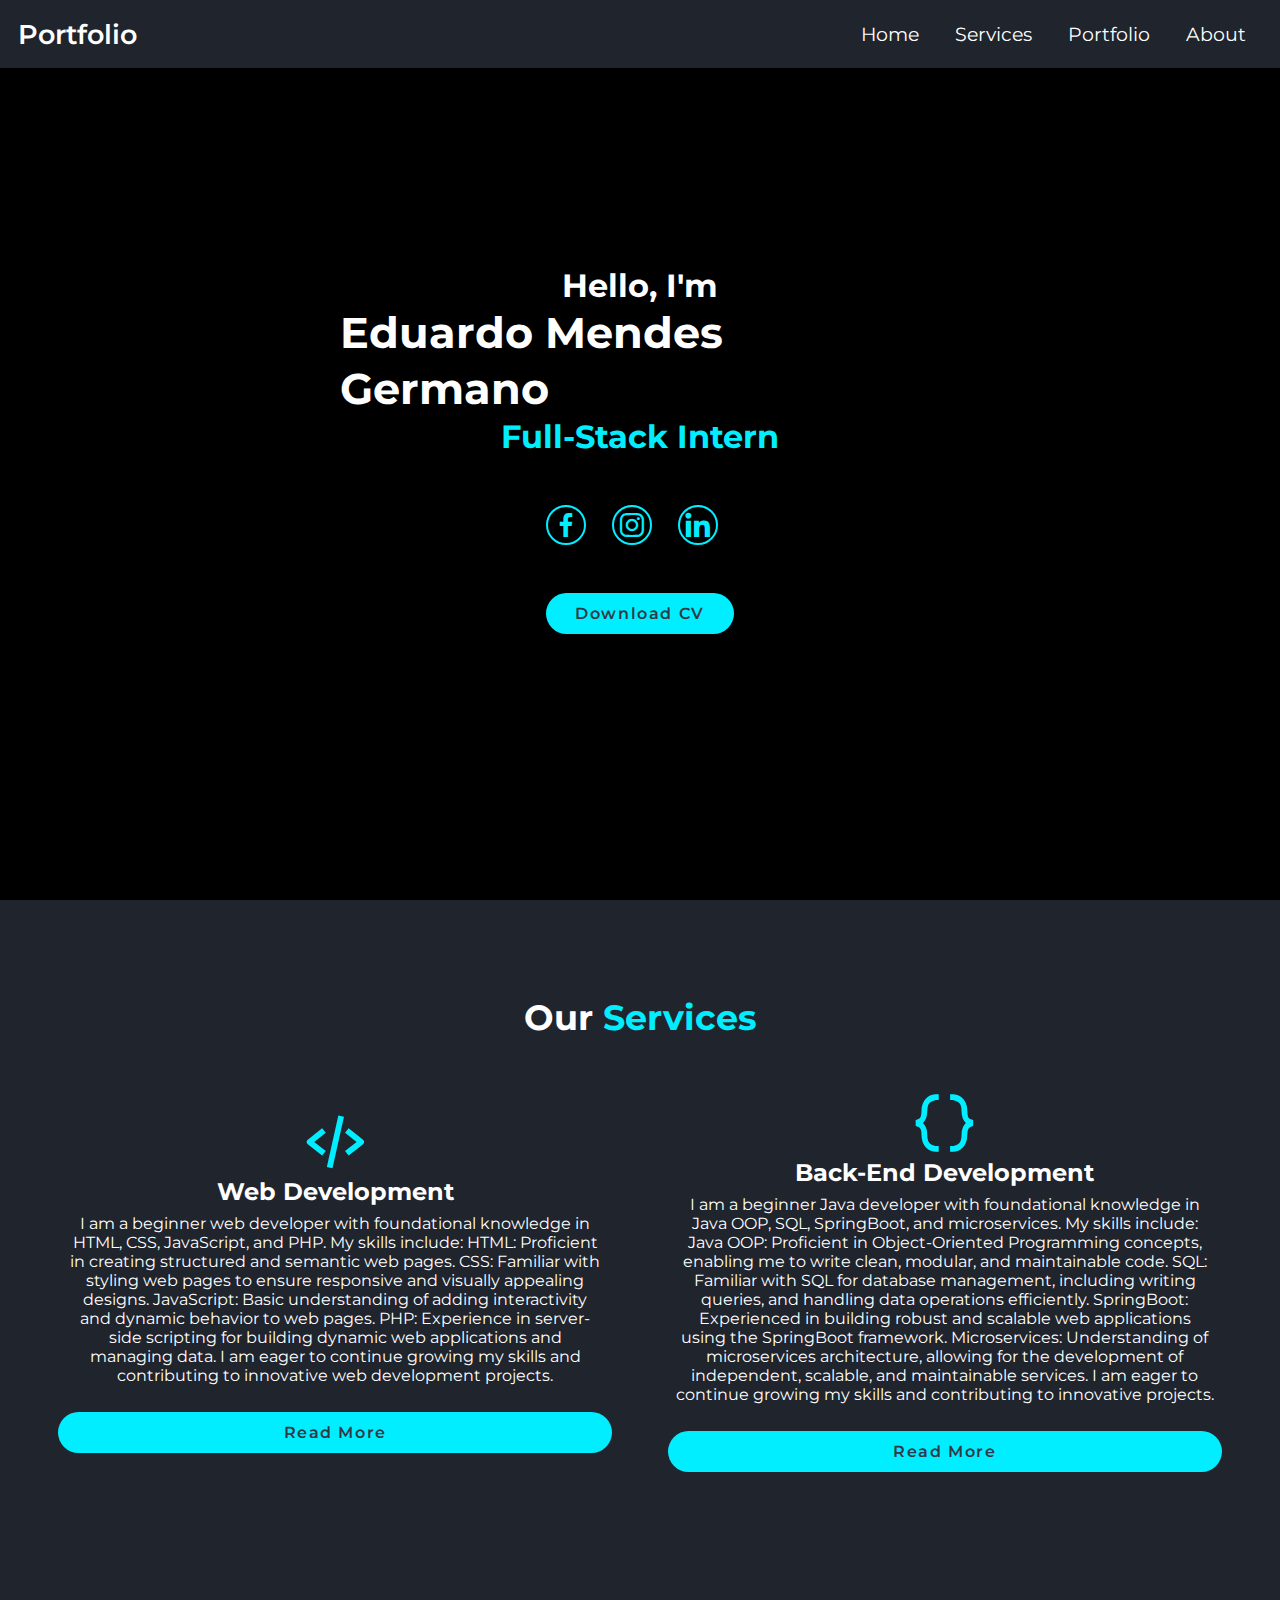
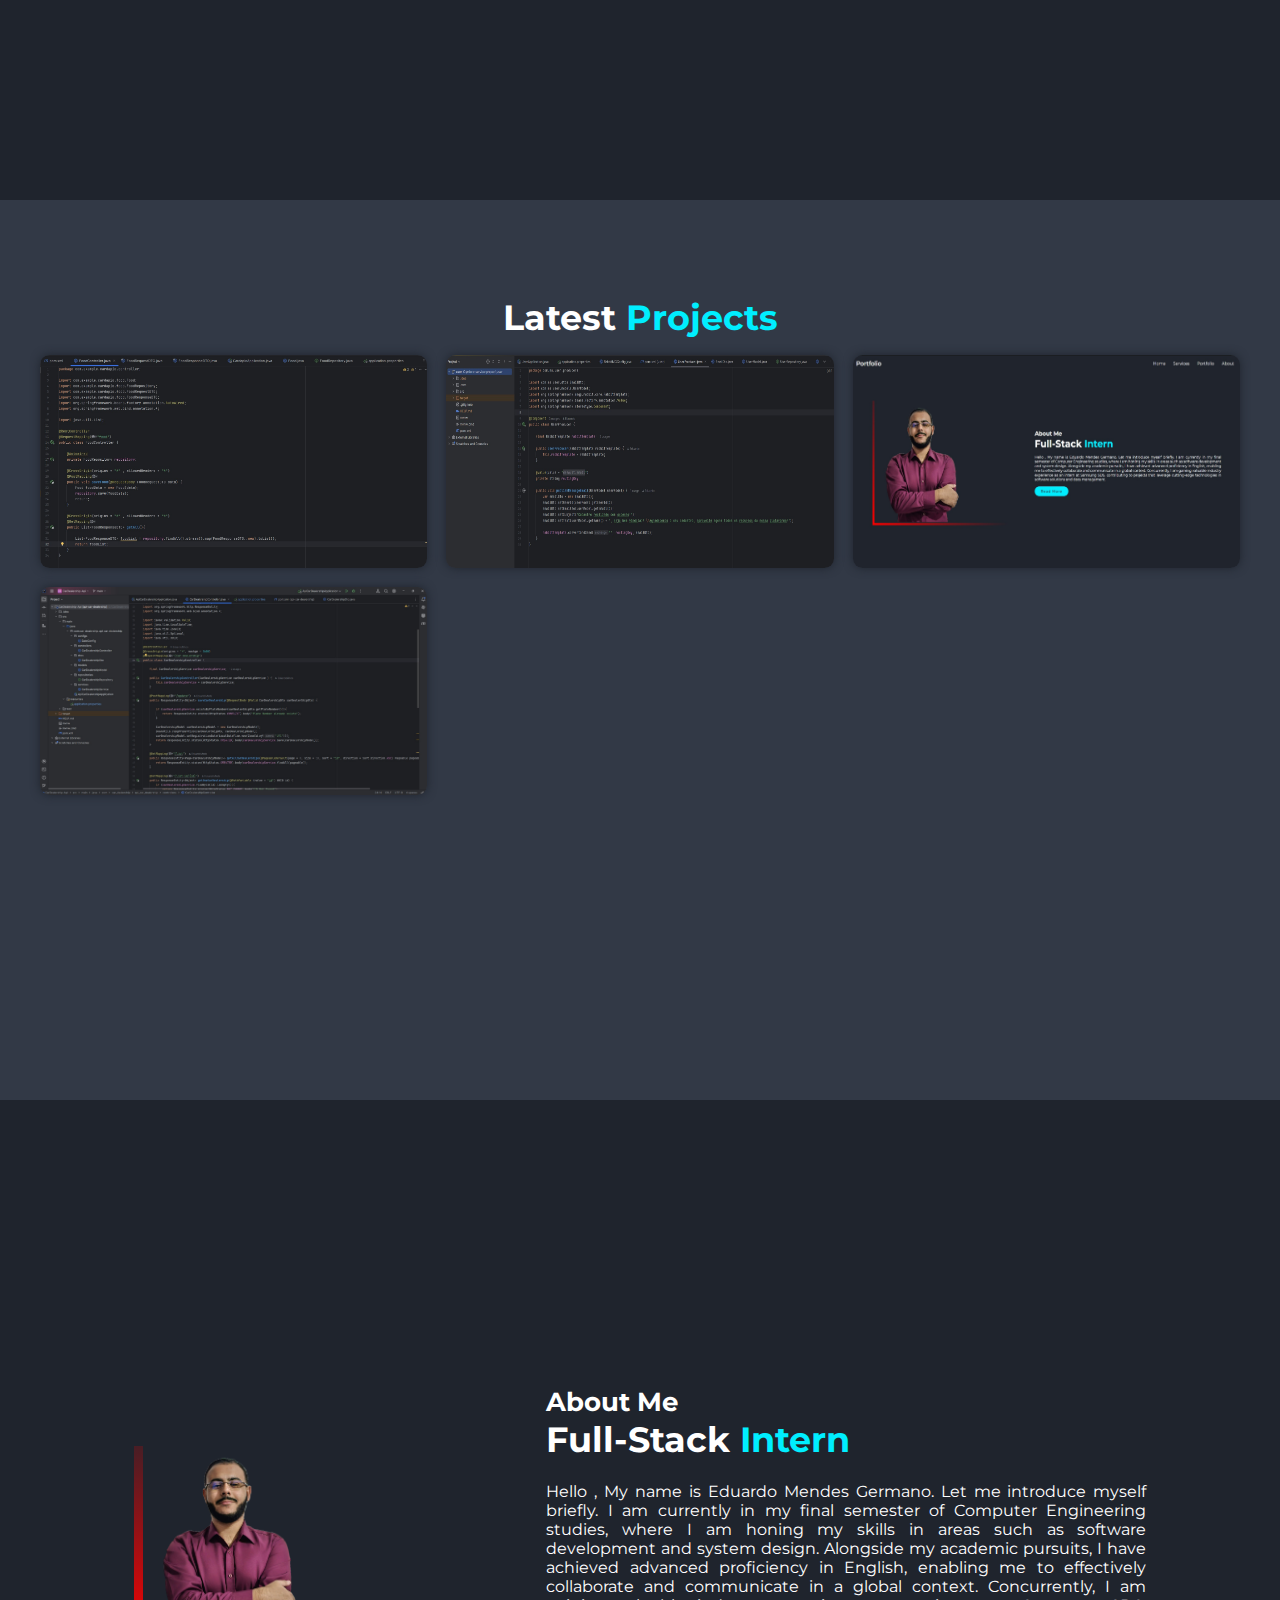
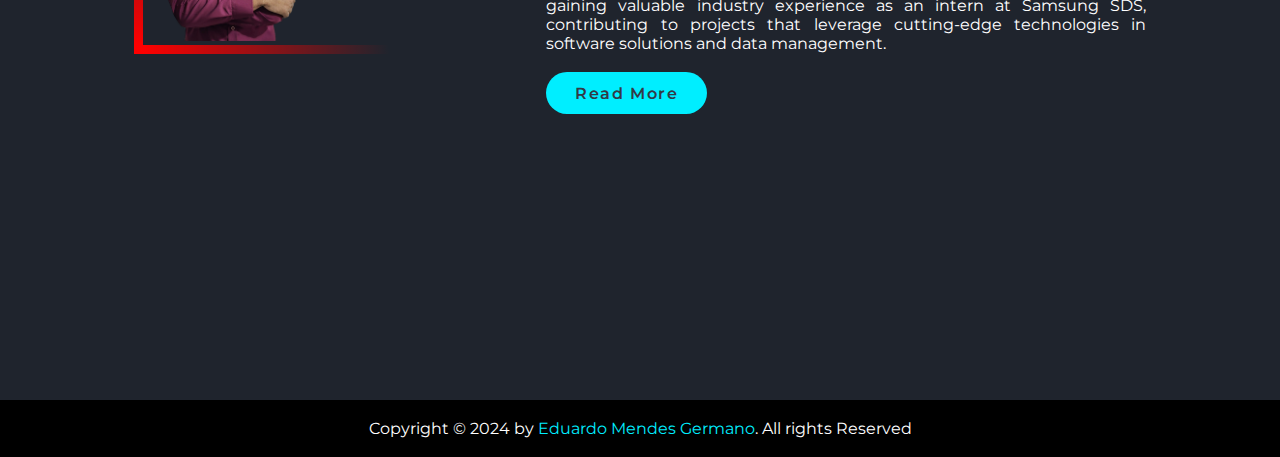
==== index.html @ da6b194a "Add files via upload" ====
<!DOCTYPE html>
<html lang="en">
<head>
    <meta charset="UTF-8">
    <meta name="viewport" content="width=device-width, initial-scale=1.0">
    <title>Document</title>
    <link rel="shortcut icon" href="#" type="image/x-icon">
    <!-- Boc icons -->
    <link href='https://unpkg.com/boxicons@2.1.4/css/boxicons.min.css' rel='stylesheet'>
    <link href='https://unpkg.com/boxicons@2.1.4/css/boxicons.min.css' rel='stylesheet'>
    <link href='https://unpkg.com/boxicons@2.1.4/css/boxicons.min.css' rel='stylesheet'>
    <!-- Custom CSS -->
     <link rel="stylesheet" href="css/style.css">
     <script src="js/script.js"></script>
</head>
<body>
    <header>
        <a href="#" class="logo">Portfolio</a>

        <div class="nav">
            <a href="#home">Home</a>
            <a href="#services">Services</a> 
            <a href="#portfolio">Portfolio</a>
            <a href="#about">About</a>
        </div>

        <div class="nav-responsive">
            <a href="#home">Home</a>
            <a href="#services">Services</a> 
            <a href="#portfolio">Portfolio</a>
            <a href="#about">About</a>
        </div>


        <div class="menu-hamburguer">
            <div class="bar1"></div>
            <div class="bar2"></div>
            <div class="bar3"></div>
        </div>

    </header>

    <!-- home section -->
     <section class="home" id="home">
        <div class="home-content">
            <h3>Hello, I'm</h3>
            <h1>Eduardo Mendes Germano</h1>
            <h3><span>Full-Stack Intern</span></h3>
            
            <div class="social-media">
                <a href="https://www.facebook.com/profile.php?id=100010614127801" class="social-link" target="_blank"><i class='bx bxl-facebook'></i></a>
                <a href="https://www.instagram.com/dudu_mendesg/?next=%2F" class="social-link" target="_blank"><i class='bx bxl-instagram'></i></a>
                <a href="https://www.linkedin.com/in/eduardo-mendes-a2b1b9219/" class="social-link" target="_blank"><i class='bx bxl-linkedin'></i></a>
            </div>
                <div>
                    <a href="curriculo/EduardoMendes.pdf" class="btn" id="downloadButton" target="_blank">Download CV</a>
                </div>
                
            </div>
        </div>

        <!-- <div class="home-img">
            <img src="img/Imagem do WhatsApp de 2024-07-03 à(s) 17.28.41_0631490b.png" alt="Profile picture">
        </div>   -->
     </section>
    <!-- /home section -->

    <!-- Service -->
     <section class="services" id="services">
        <h2>Our <span>Services</span></h2>

        <div class="services-container">
            <div class="services-box">
                <i class='bx bx-code-alt' ></i>
                <h3>Web Development</h3>
                <p>
                    I am a beginner web developer with foundational knowledge in HTML, CSS, JavaScript, and PHP. My skills include:
                    HTML: Proficient in creating structured and semantic web pages.
                    CSS: Familiar with styling web pages to ensure responsive and visually appealing designs.
                    JavaScript: Basic understanding of adding interactivity and dynamic behavior to web pages.
                    PHP: Experience in server-side scripting for building dynamic web applications and managing data.
                    I am eager to continue growing my skills and contributing to innovative web development projects.
                    
                </p>

                <a href="certificados.html" class="btn">Read More</a>
            </div>

            <div class="services-box">
                <i class='bx bx-code-curly'></i>
                <h3>Back-End Development</h3>
                <p>
                    I am a beginner Java developer with foundational knowledge in Java OOP, SQL, SpringBoot, and microservices. My skills include:
                    Java OOP: Proficient in Object-Oriented Programming concepts, enabling me to write clean, modular, and maintainable code.
                    SQL: Familiar with SQL for database management, including writing queries, and handling data operations efficiently.
                    SpringBoot: Experienced in building robust and scalable web applications using the SpringBoot framework.
                    Microservices: Understanding of microservices architecture, allowing for the development of independent, scalable, and maintainable services.
                    I am eager to continue growing my skills and contributing to innovative projects.
                </p>

                <a href="certificados.html" class="btn">Read More</a>
            </div>

        </div>
     </section>
    <!-- /Service -->

    <!-- portfólio section -->
    <section class="portfolio" id="portfolio">
        <h2>Latest <span>Projects</span></h2>

        <div class="portfolio-container">
            <div class="portfolio-box">
                <img src="img/project1.jpg" alt="Portfolio 1">

                <div class="portfolio-layer">
                    <h4>Back-End Development</h4>

                    <p>
                        API to query (GET) and insert (POST) menus from a "restaurant"
                    </p>

                    <a href="https://github.com/EduardoMnds/api-restaurante" target="_blank"><i class='bx bx-link-external'></i></a>
                </div>
            </div>

            <div class="portfolio-box">
                <img src="img/project2.jpg" alt="Portfolio 2">

                <div class="portfolio-layer">
                    <h4>Microservice Project</h4>

                    <p>
                        Microservice to send e-mail
                    </p>

                    <a href="https://github.com/EduardoMnds/micro-service-project" target="_blank"><i class='bx bx-link-external'></i></a>
                </div>
            </div>

            <div class="portfolio-box">
                <img src="img/project3.jpg" alt="Portfolio 2">

                <div class="portfolio-layer">
                    <h4>Web Development</h4>

                    <p>
                        My portfolio
                    </p>
                    <a href="https://github.com/EduardoMnds/My-Portfolio" target="_blank"><i class='bx bx-link-external'></i></a>
                </div>
            </div>

            <div class="portfolio-box">
                <img src="img/project4.jpg" alt="Portfolio 2">

                <div class="portfolio-layer">
                    <h4>Back-End Development</h4>

                    <p>
                        CRUD API CAR DEALERSHIP
                    </p>
                    <a href="https://github.com/EduardoMnds/CarDealership-Api" target="_blank"><i class='bx bx-link-external'></i></a>
                </div>
            </div>
        </div>
    </section>
    <!-- /portfólio section -->


    <!-- about section -->
     <section class="about" id="about">
        <div class="about-img">
            <img src="img/Imagem do WhatsApp de 2024-07-03 à(s) 17.28.41_a36ac122.png" alt="About me">
        </div>

        <div class="about-content">
            <h3>About Me</h3>
            <h1>Full-Stack <span> Intern</span></h1>
 
            <p>
                Hello , My name is Eduardo Mendes Germano. Let me introduce myself briefly. I am currently in my final semester of Computer Engineering studies, where I am honing my skills in areas such as software development and system design. Alongside my academic pursuits, I have achieved advanced proficiency in English, enabling me to effectively collaborate and communicate in a global context. Concurrently, I am gaining valuable industry experience as an intern at Samsung SDS, contributing to projects that leverage cutting-edge technologies in software solutions and data management.
            </p>

            <a href="certificados.html" class="btn">Read More</a>
        </div>
     </section>
    <!-- /about section -->

    <footer style="background-color: black;">
        <p>Copyright &copy; 2024 by <span>Eduardo Mendes Germano</span>. All rights Reserved</p>
    </footer>
</body>
</html>
---- css/style.css ----
/* Imports the Poppins font from Google Fonts */
@import url('https://fonts.googleapis.com/css2?family=Montserrat:ital,wght@0,100..900;1,100..900&display=swap');

:root {
    --main-color: #00eeff;
    --text-color: #ffffff;
    --bg-color-01: #1f242d;
    --bg-color-02: #323946;
    --color-00: #0000001a;

    /* Extra */
    --color-01: #999999;
    --color-02: #009539;
    --color-03: #7950f2;
    --color-04: #c00000;
    --color-05: #232323;
}

* {
    margin: 0;
    padding: 0;
    box-sizing: border-box;
    text-decoration: none;
    border: none;
    outline: none;
    scroll-behavior: smooth;
}

html {
    font-family: "Montserrat", sans-serif;
    font-size: 16px;
}

body {
    background-color: var(--bg-color-01);
    color: var(--text-color);
}

header {
    position: fixed;
    top: 0;
    left: 0;
    width: 100%;
    padding: 1.1rem;
    background-color: var(--bg-color-01);
    display: flex;
    justify-content: space-between;
    align-items: center;
    z-index: 100;
}

.logo {
    font-size: 1.7rem;
    color: var(--text-color);
    font-weight: 600;
    cursor: default;
}

.nav-responsive  {
    display: none;
    position: absolute;
    top: 100%;
    left: 0;
    width: 100%;
    padding: 1rem;
    background-color: var(--bg-color-01);
}

.nav a, .nav-responsive a{
    font-size: 1.2rem;
    color: var(--text-color);
    padding: 0.5rem 1rem;
    transition: 0.4s;
}

.nav a:hover, .nav-responsive a:hover {
    color: var(--main-color);
}

section {
    min-height: 100vh;
    padding: 6rem 6rem 2rem;
}

span {
    color: var(--main-color);
}

.home, .about {
    display: flex;
    flex-direction: row;
    justify-content: space-evenly;
    align-items: center;
}

.home {
    background-color: black;
}

.about-img {
    border-left: solid 0.6rem var(--main-color);
    border-bottom: solid 0.6rem var(--main-color);
    border-image: linear-gradient(225deg,transparent 50%,red) 1;
}

.home-img img, .about-img img {
    width: 60%;
}

.about {
    background-color: var(--bg-color-01);
}

.home-content, .about-content {
    width: 100%;
}

.home-content h1, .about-content h1 {
    font-weight: 700;
    line-height: 1.3; 
    font-size: 2.7rem;
}

.home-content h3, .about-content h3 {
    font-weight: 700;
    font-size: 1.6rem;
}

.home-content p, .about-content p {
    margin-top: 1.2rem;
    text-align: justify;
}

.services h2,
.portfolio h2,
.contact h2 {
    font-size: 2.2rem;
    margin-bottom: 1rem;
    text-align: center;
}

.services-container {
    display: flex;
    flex-direction: row;
    justify-content: space-evenly;
}

.services-container .services-box{
    padding: 2rem 1rem 2.5rem;
    border-radius: 1.2rem;
    text-align: center;
    border: solid 0.15rem var(--bg-color-01);
    background-color: var(--bg-color-01);
    transition: 0.5s ease;
}

.services-box {
    display: flex;
    flex-direction: column;
    justify-content: space-between;
    min-height: 25rem;
    margin-bottom: 1rem;
}

.services-container .services-box:hover{
    border-color: var(--main-color);
    transform: scale(1.01);
}

.services-box i {
    font-size: 4.3rem;
    color: var(--main-color);
}

.services-box h3 {
    font-size: 1.5rem;
}

.services-box p {
    margin: 0.5rem;
    letter-spacing: 0.1;
    display: -webkit-box 4;
    -webkit-box-orient: vertical;
    overflow: hidden;
    text-overflow: ellipsis;
}

/* button */
.btn {
    display: inline-block;
    padding: 0.7rem 1.8rem;
    background-color: var(--main-color);
    border-radius: 2rem;
    color: var(--bg-color-02);
    font-weight: 600;
    letter-spacing: 0.1rem;
    transition: 0.3s ease;
    margin-top: 1.2rem;
    position: relative; /* Define a posição relativa para o botão */
    animation: floatButton 1s ease-in-out infinite; /* Aplica a animação de flutuação */
}

@keyframes floatButton {
    0% {
        transform: translateY(0);
    }
    50% {
        transform: translateY(-10px); /* Define a altura máxima do movimento */
    }
    100% {
        transform: translateY(0);
    }
}

.btn:hover {
    box-shadow: 0 0 0.3rem var(--main-color);
    background-color: inherit;
    color: var(--main-color);
    cursor: pointer;; /* Altera a cor de fundo ao passar o mouse */
}
/* /button */

.portfolio {
    background-color: var(--bg-color-02);
}

.portfolio-container {
    display: grid;
    /* grid-template-columns: auto auto auto; */
    gap: 1.2rem;
}

.portfolio-box {
    position: relative;
    border-radius: 0.6rem;
    box-shadow: 0 0 0.6rem var(--bg-color-01);
    overflow: hidden;
    display: flex;
}

.portfolio-box img {
    width: 100%;
    transition: 0.5s ease;
}

.portfolio-box img:hover {
    transform: scale(1.1);
}

.portfolio-box .portfolio-layer {
    position: absolute;
    bottom: 0;
    left: 0;
    width: 100%;
    height: 100%;
    background: linear-gradient(transparent,var(--main-color));
    display: flex;
    justify-content: center;
    align-items: center;
    flex-direction: column;
    text-align: center;
    padding: 0 4rem;
    transform: translateY(50rem);
    transition: 0.5s ease;
}

.portfolio-box:hover .portfolio-layer {
    transform: translateY(0);
}

.portfolio-layer h4{
    font-size: 1.8rem;
}

.portfolio-layer p {
    margin: 0.2rem 0 0.5rem;
}

.portfolio-layer a {
    display: inline-flex;
    justify-content: center;
    align-items: center;
    width: 3rem;
    height: 3rem;
    background: var(--text-color);
    border-radius: 50%;
}

.portfolio-layer a i {
    font-size: 1.2rem;
    color: var(--bg-color-02)
}

form {
    max-width: 45rem;
    margin: 0.6rem auto;
    text-align: center;
    margin-bottom: 2rem;
}

form .input-box {
    display: flex;
    justify-content: space-between;
    flex-wrap: wrap;
}

form .input-box input,
form textarea {
    width: 100%;
    padding: 1rem;
    font-size: 1rem;
    color: var(--text-color);
    background-color: var(--bg-color-02);
    border-radius: 0.5rem;
    margin: 0.4rem 0;
}

form textarea {
    resize: none;

}

footer {
    display: flex;
    flex-direction: row;
    justify-content: center;
    align-items: center;
    padding: 1.2rem;
    background-color: var(--bg-color-01);
}

.social-media img {
    width: 3.5rem;
}

.social-media a {
    display: inline-flex;
    justify-content: center;
    align-items: center;
    width: 2.5rem;
    height: 2.5rem;
    background: transparent;
    border: solid 0.15rem var(--main-color);
    border-radius: 50%;
    font-size: 2rem;
    color: var(--main-color);
    margin: 1.8rem 1rem 1.8rem 0;
    transition: 0.5s ease;
}

.social-media a:hover {
    background-color: var(--main-color);
    color: var(--bg-color-02);
    box-shadow: 0 0 0.3rem var(--main-color);
}

/* Menu Hamburguer */
.menu-hamburguer {
    /* display: none; */
    cursor: pointer;
}

.bar1, .bar2, .bar3 {
    width: 2rem;
    height: 0.3rem;
    background-color: var(--text-color);
    margin: 0.4rem 0;
    transition: 0.3s ease;
}

.change .bar1 {
    transform: translate(0, 0.65rem) rotate(-45deg);
}

.change .bar2 {
    opacity: 0;
}

.change .bar3 {
    transform: translate(0, -0.65rem) rotate(45deg);
}
/* /Menu Hamburguer */



.home-content {
    display: flex;
    flex-direction: column;
    align-items: center;
}

.social-media {
    display: flex;
    justify-content: center;
    gap: 10px;
    margin-top: 20px;
}

.social-link {
    color: inherit;
    text-decoration: none;
}

@media (min-width: 0px) {
    .menu-hamburguer {
        display: block;
    }

    .nav {
        display: none;
    }

    .nav-responsive a {
        display: block;
        font-size: 1.2rem;
        margin: 0.5rem 0;
    }

    section {
        padding: 6rem 2.5rem;
    }
    
    .home , .about {
        flex-direction: column;
        gap: 1.2rem;
    }
    
    .home-img, .about-img{
        width: 80%;
        max-width: 80%;
    }

    .home-content, .about-content{
        width: 100%;
    }

    .home-content div {
        text-align: center;
    }

    .home-content h1 , .about-content h1 {
        font-size: 2.2rem;
        font-weight: 700;
        line-height: 1.3;
    }

    .services-container {
        flex-direction: column;
        align-items: center;
    }

    .services-box {
        width: 100%;
    }
}

@media (min-width: 576px) {
    .home-img , .about-img {
        width: 65%;
        max-width: 65%;
    }

    .services-box {
        width: 70%;
    }
}

@media (min-width: 768px) {
    .menu-hamburguer {
        display: none;
    }
    .nav {
        display: block;
    }
    .nav-responsive, .nav-responsive a {
        display: none;
    }

    .home, .about {
        flex-direction: row;
        justify-content: space-evenly
    }

    .home-img, .about-img {
        max-width: 35%;
    }

    .home-content, .about-content {
        width: 50%;
    }

    /* .services-container {
        
    } */

    .services-box {
        width: 60%;
        margin-bottom: 2rem;
    }

    .portfolio-container {
        width: 100%;
        grid-template-columns: auto auto;
    }

    form .input-box input {
        width: 49%;
    }
    
}

@media (min-width: 992px) {
    .home-img, .about-img {
        max-width: 35%;
    }

    .services-container {
        flex-direction: row;
        gap: 1.2rem;
    }
}

@media (min-width: 1200px) {
    .home-img, .about-img {
        max-width: 25%;
    }

    .home-content h1 {
        font-size: 2.7rem;
    }

    .home-content h3 {
        font-size: 2rem;
    }

    .portfolio-container {
        grid-template-columns: auto auto auto;
    }
}
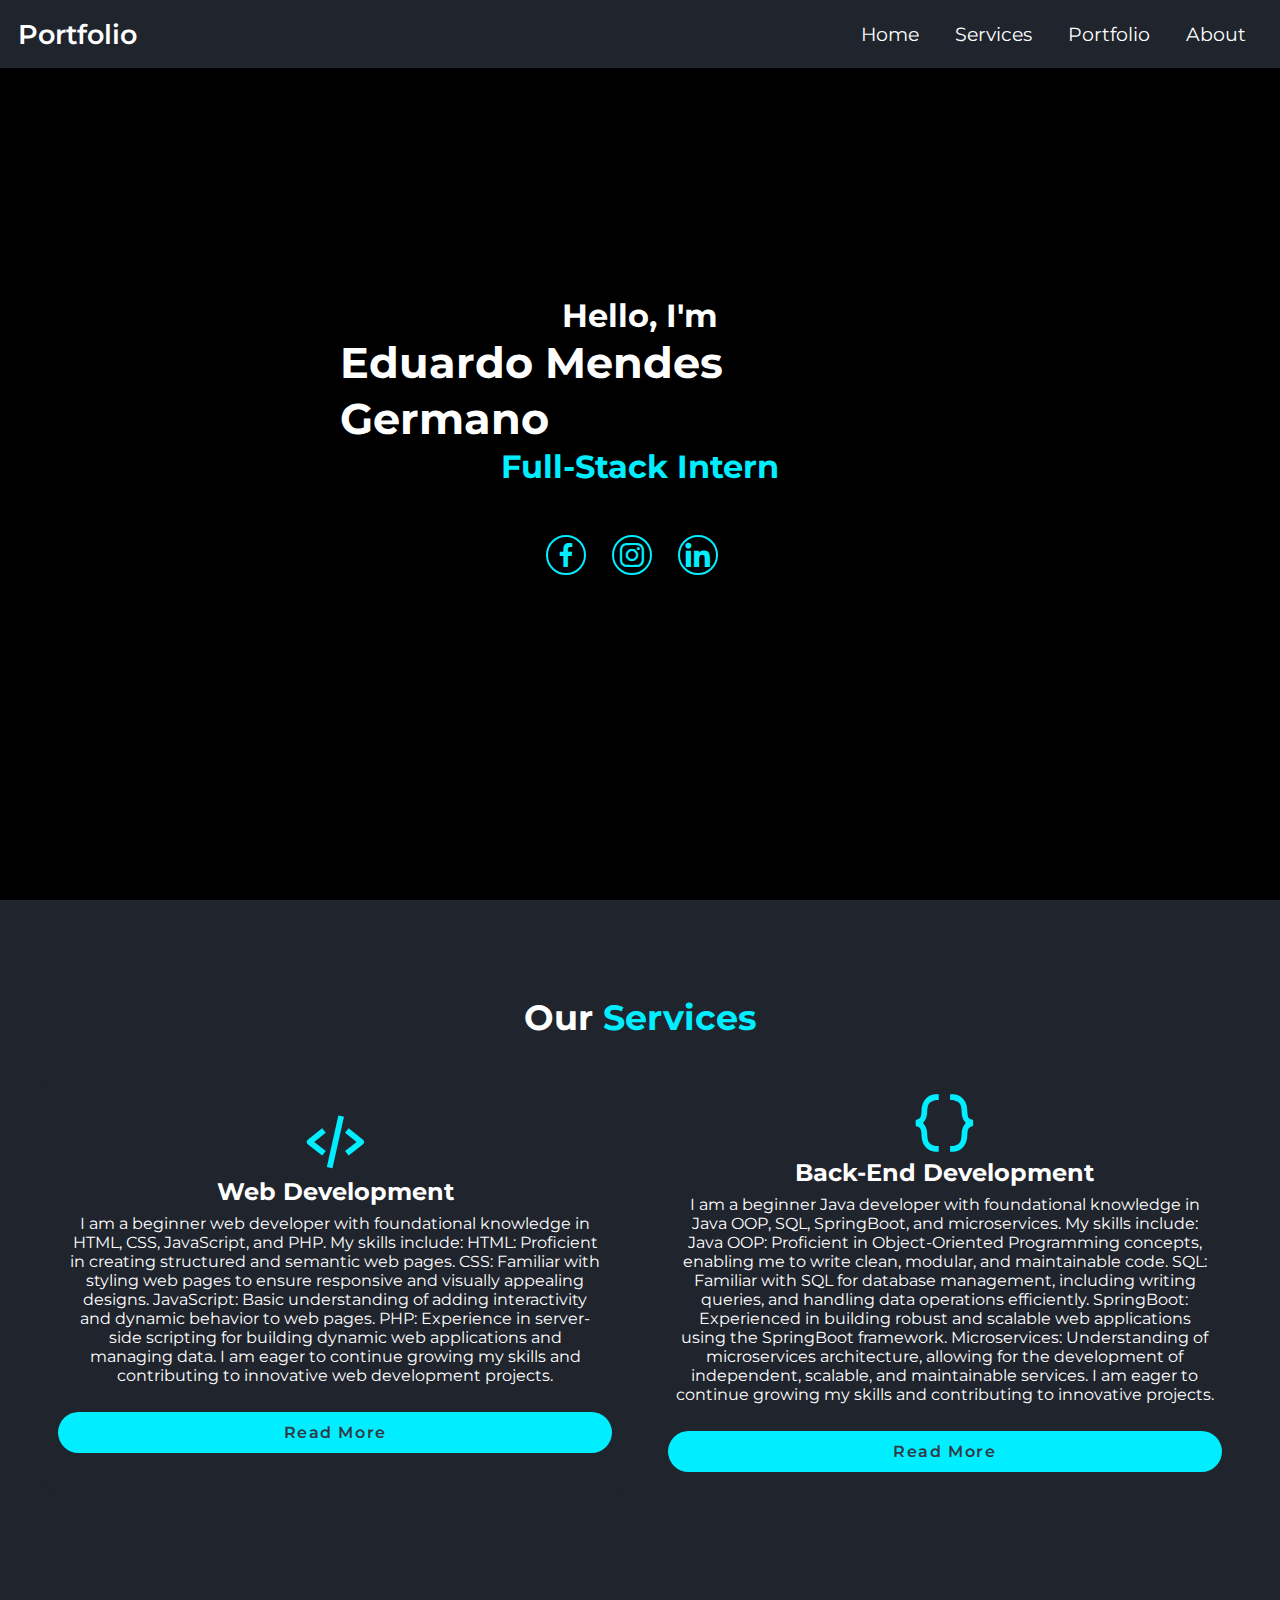
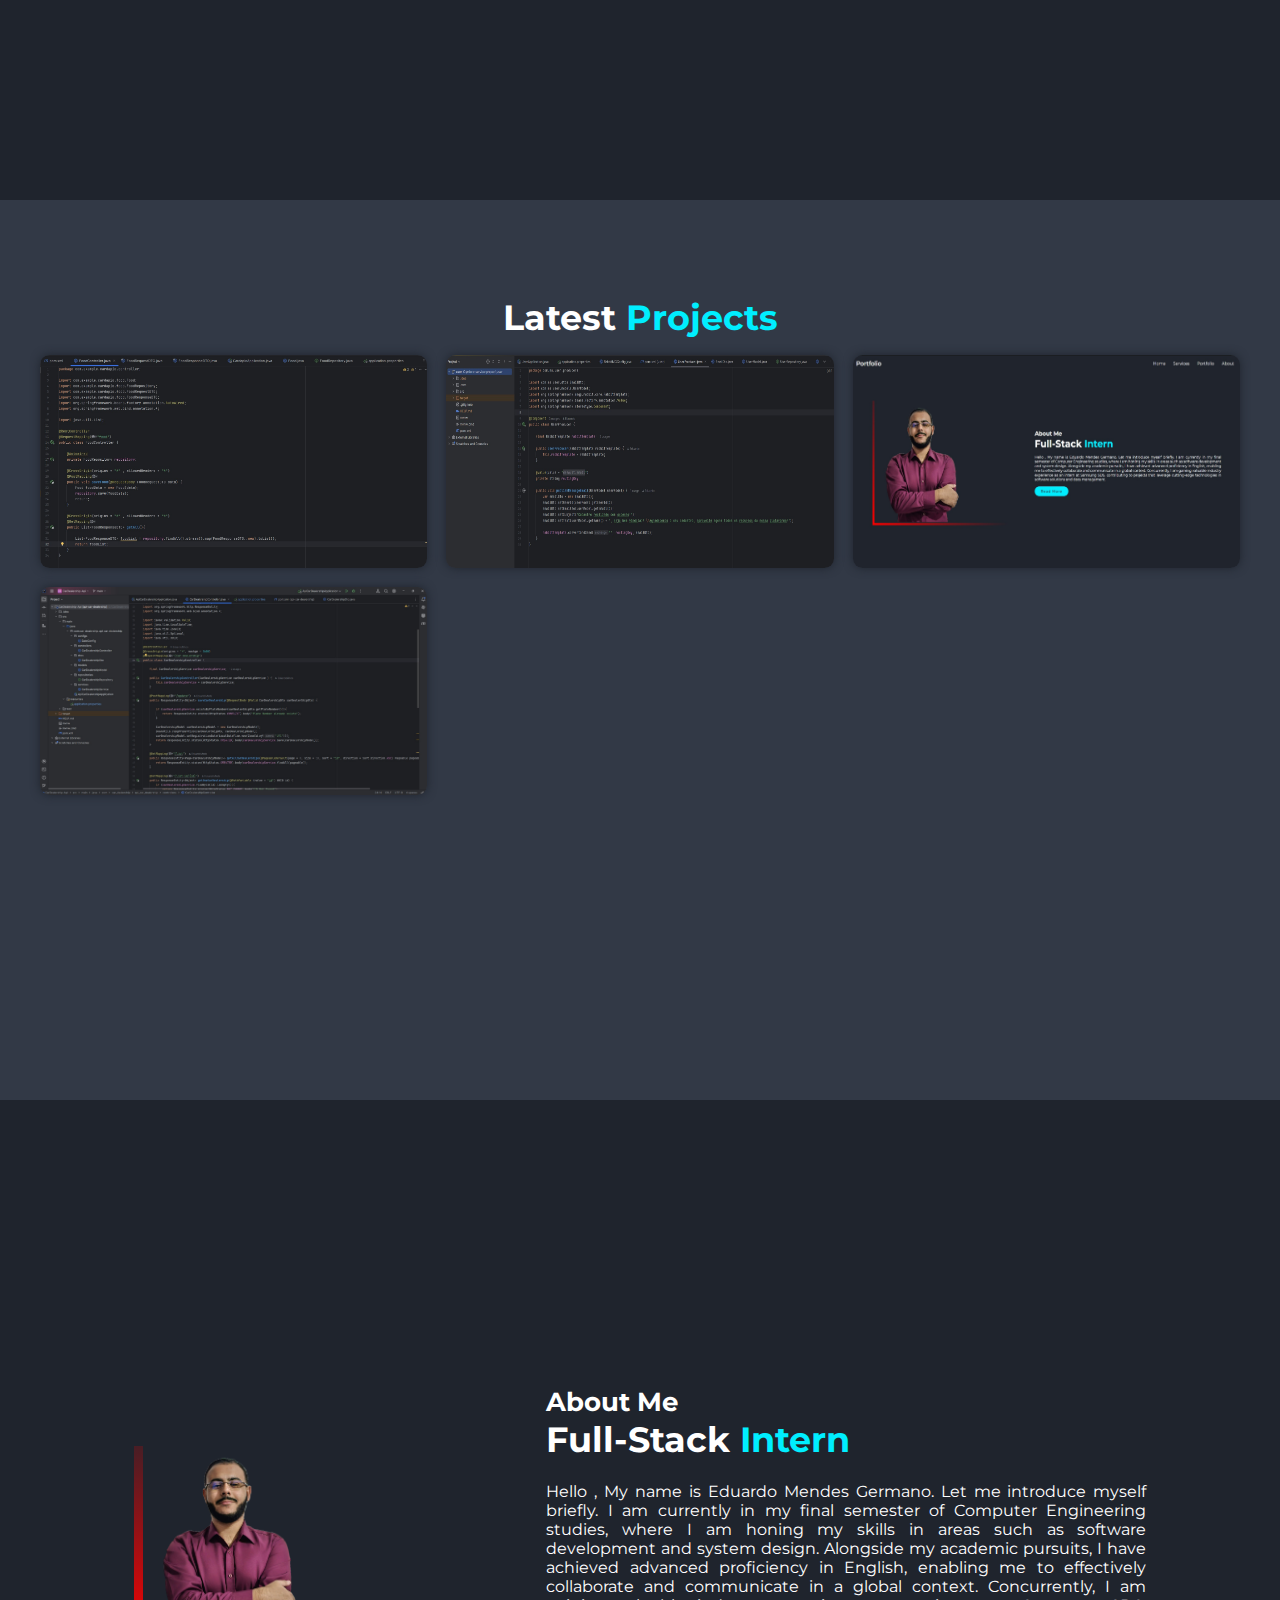
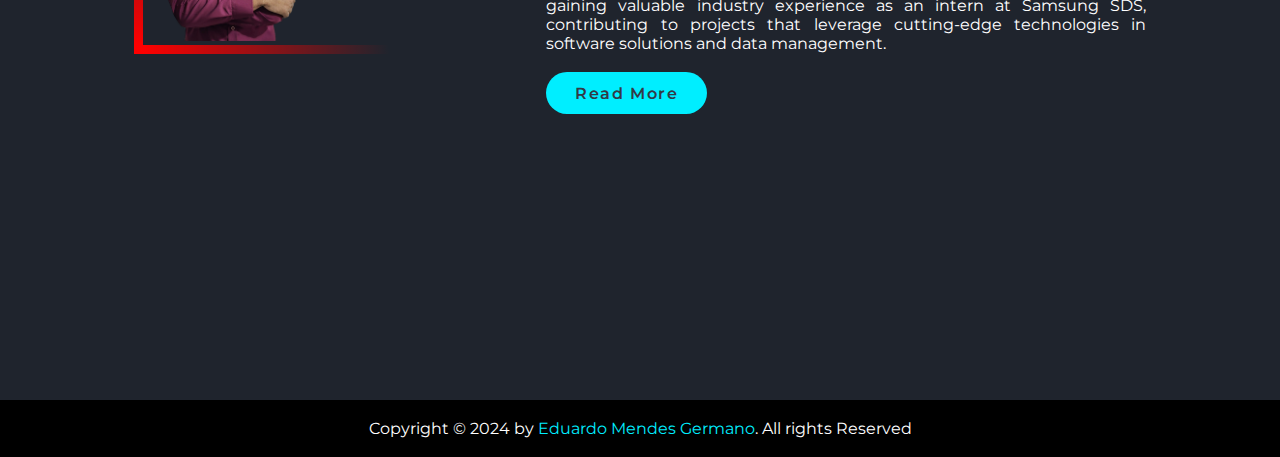
==== commit fabf18bb: "Update index.html" ====
--- a/index.html
+++ b/index.html
@@ -52,10 +52,6 @@
                 <a href="https://www.instagram.com/dudu_mendesg/?next=%2F" class="social-link" target="_blank"><i class='bx bxl-instagram'></i></a>
                 <a href="https://www.linkedin.com/in/eduardo-mendes-a2b1b9219/" class="social-link" target="_blank"><i class='bx bxl-linkedin'></i></a>
             </div>
-                <div>
-                    <a href="curriculo/EduardoMendes.pdf" class="btn" id="downloadButton" target="_blank">Download CV</a>
-                </div>
-                
             </div>
         </div>
 
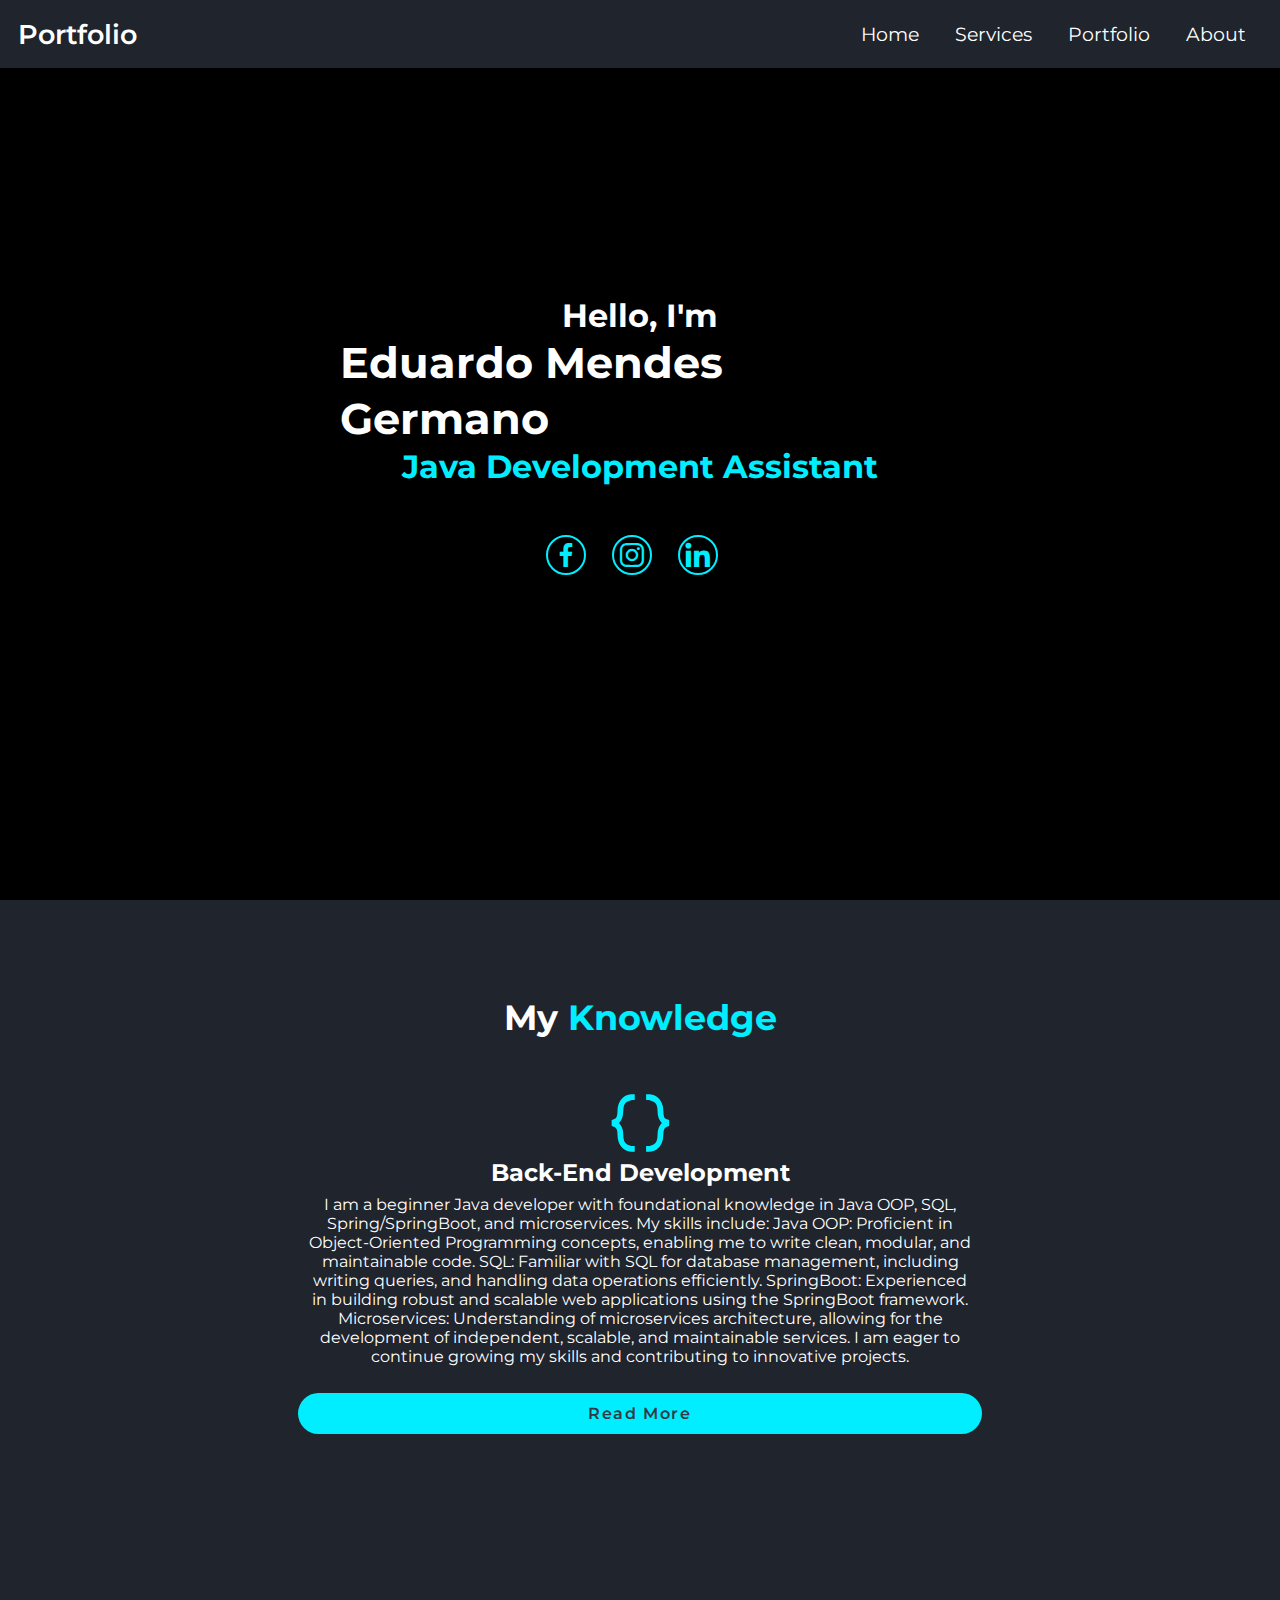
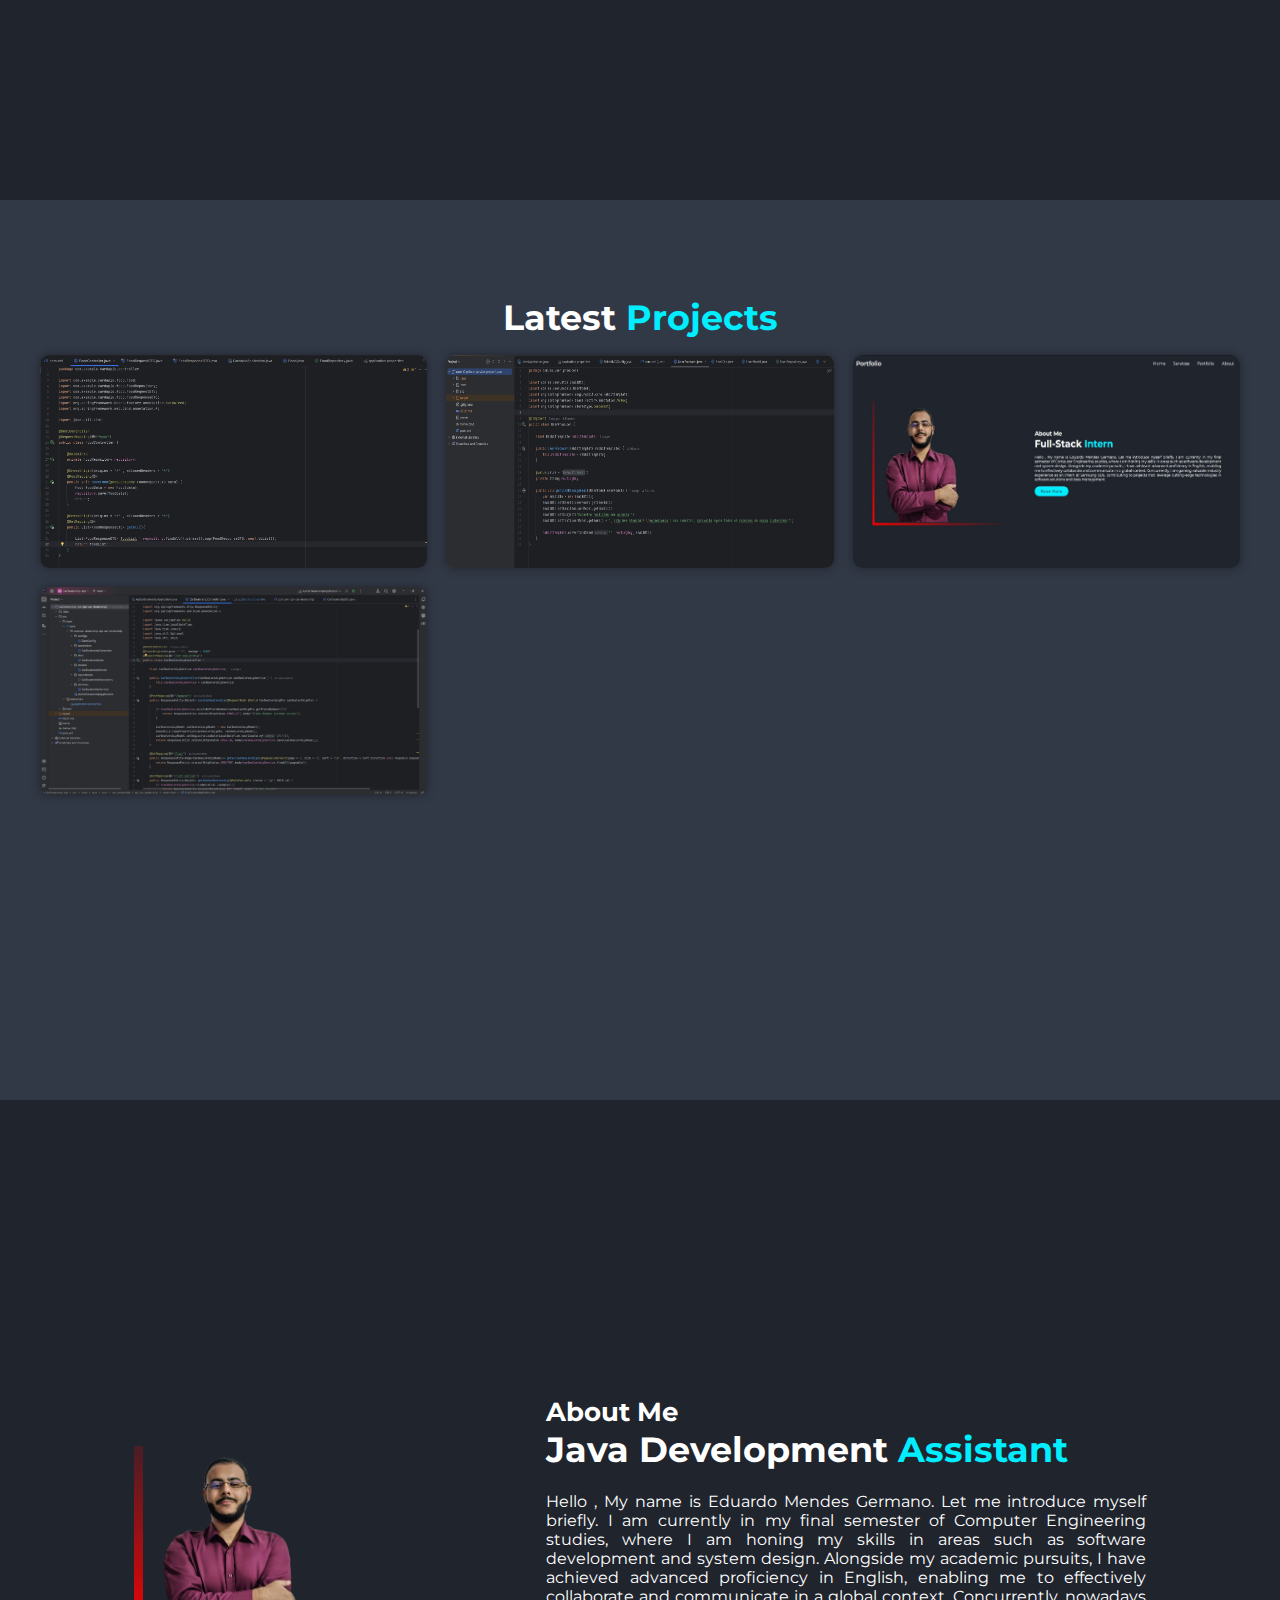
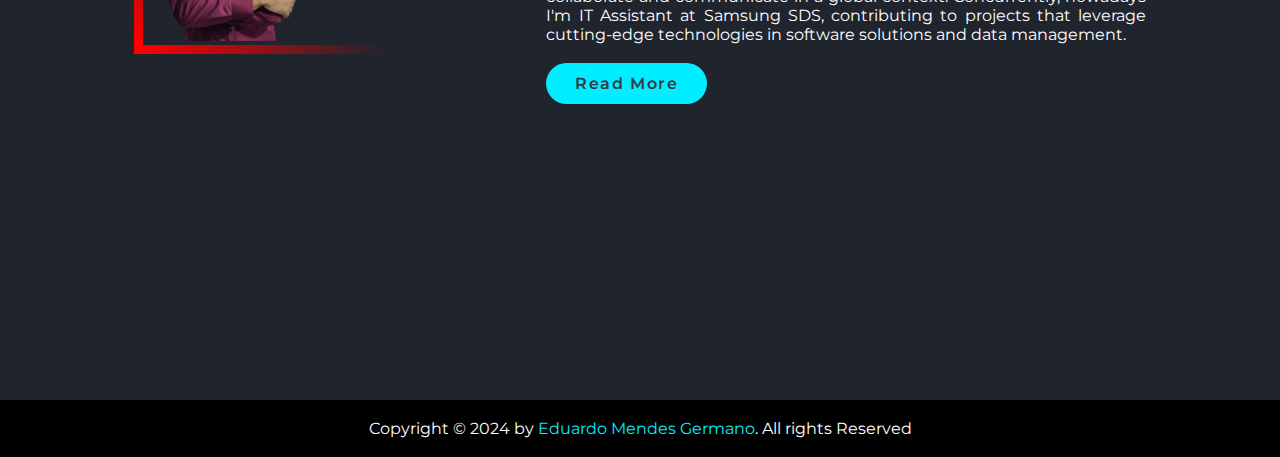
==== commit 46005ed7: "Update index.html" ====
--- a/index.html
+++ b/index.html
@@ -45,7 +45,7 @@
         <div class="home-content">
             <h3>Hello, I'm</h3>
             <h1>Eduardo Mendes Germano</h1>
-            <h3><span>Full-Stack Intern</span></h3>
+            <h3><span>Java Development Assistant</span></h3>
             
             <div class="social-media">
                 <a href="https://www.facebook.com/profile.php?id=100010614127801" class="social-link" target="_blank"><i class='bx bxl-facebook'></i></a>
@@ -63,30 +63,15 @@
 
     <!-- Service -->
      <section class="services" id="services">
-        <h2>Our <span>Services</span></h2>
+        <h2>My <span>Knowledge</span></h2>
 
         <div class="services-container">
-            <div class="services-box">
-                <i class='bx bx-code-alt' ></i>
-                <h3>Web Development</h3>
-                <p>
-                    I am a beginner web developer with foundational knowledge in HTML, CSS, JavaScript, and PHP. My skills include:
-                    HTML: Proficient in creating structured and semantic web pages.
-                    CSS: Familiar with styling web pages to ensure responsive and visually appealing designs.
-                    JavaScript: Basic understanding of adding interactivity and dynamic behavior to web pages.
-                    PHP: Experience in server-side scripting for building dynamic web applications and managing data.
-                    I am eager to continue growing my skills and contributing to innovative web development projects.
-                    
-                </p>
-
-                <a href="certificados.html" class="btn">Read More</a>
-            </div>
 
             <div class="services-box">
                 <i class='bx bx-code-curly'></i>
                 <h3>Back-End Development</h3>
                 <p>
-                    I am a beginner Java developer with foundational knowledge in Java OOP, SQL, SpringBoot, and microservices. My skills include:
+                    I am a beginner Java developer with foundational knowledge in Java OOP, SQL, Spring/SpringBoot, and microservices. My skills include:
                     Java OOP: Proficient in Object-Oriented Programming concepts, enabling me to write clean, modular, and maintainable code.
                     SQL: Familiar with SQL for database management, including writing queries, and handling data operations efficiently.
                     SpringBoot: Experienced in building robust and scalable web applications using the SpringBoot framework.
@@ -94,7 +79,7 @@
                     I am eager to continue growing my skills and contributing to innovative projects.
                 </p>
 
-                <a href="certificados.html" class="btn">Read More</a>
+                <a href="certificados.html#skills" class="btn">Read More</a>
             </div>
 
         </div>
@@ -172,10 +157,10 @@
 
         <div class="about-content">
             <h3>About Me</h3>
-            <h1>Full-Stack <span> Intern</span></h1>
+            <h1>Java Development <span> Assistant</span></h1>
  
             <p>
-                Hello , My name is Eduardo Mendes Germano. Let me introduce myself briefly. I am currently in my final semester of Computer Engineering studies, where I am honing my skills in areas such as software development and system design. Alongside my academic pursuits, I have achieved advanced proficiency in English, enabling me to effectively collaborate and communicate in a global context. Concurrently, I am gaining valuable industry experience as an intern at Samsung SDS, contributing to projects that leverage cutting-edge technologies in software solutions and data management.
+                Hello , My name is Eduardo Mendes Germano. Let me introduce myself briefly. I am currently in my final semester of Computer Engineering studies, where I am honing my skills in areas such as software development and system design. Alongside my academic pursuits, I have achieved advanced proficiency in English, enabling me to effectively collaborate and communicate in a global context. Concurrently, nowadays I'm IT Assistant at Samsung SDS, contributing to projects that leverage cutting-edge technologies in software solutions and data management.
             </p>
 
             <a href="certificados.html" class="btn">Read More</a>
